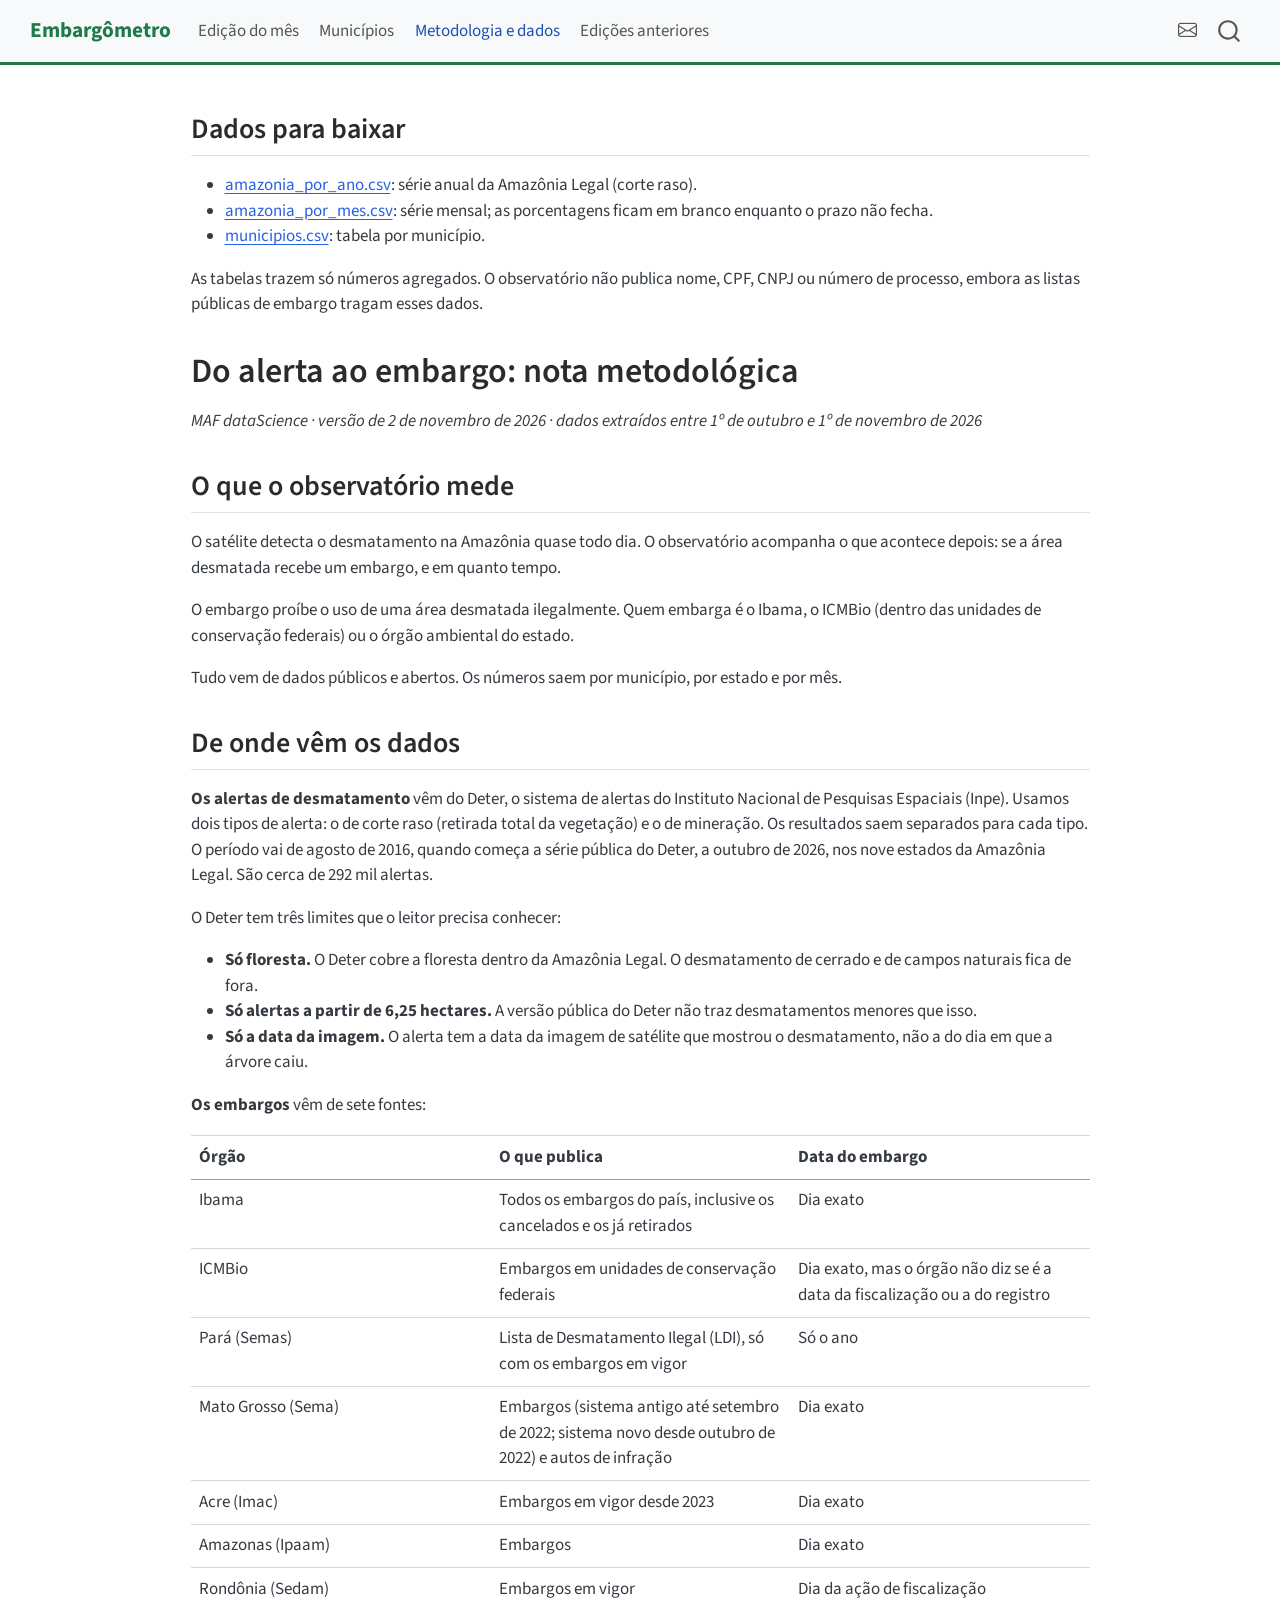
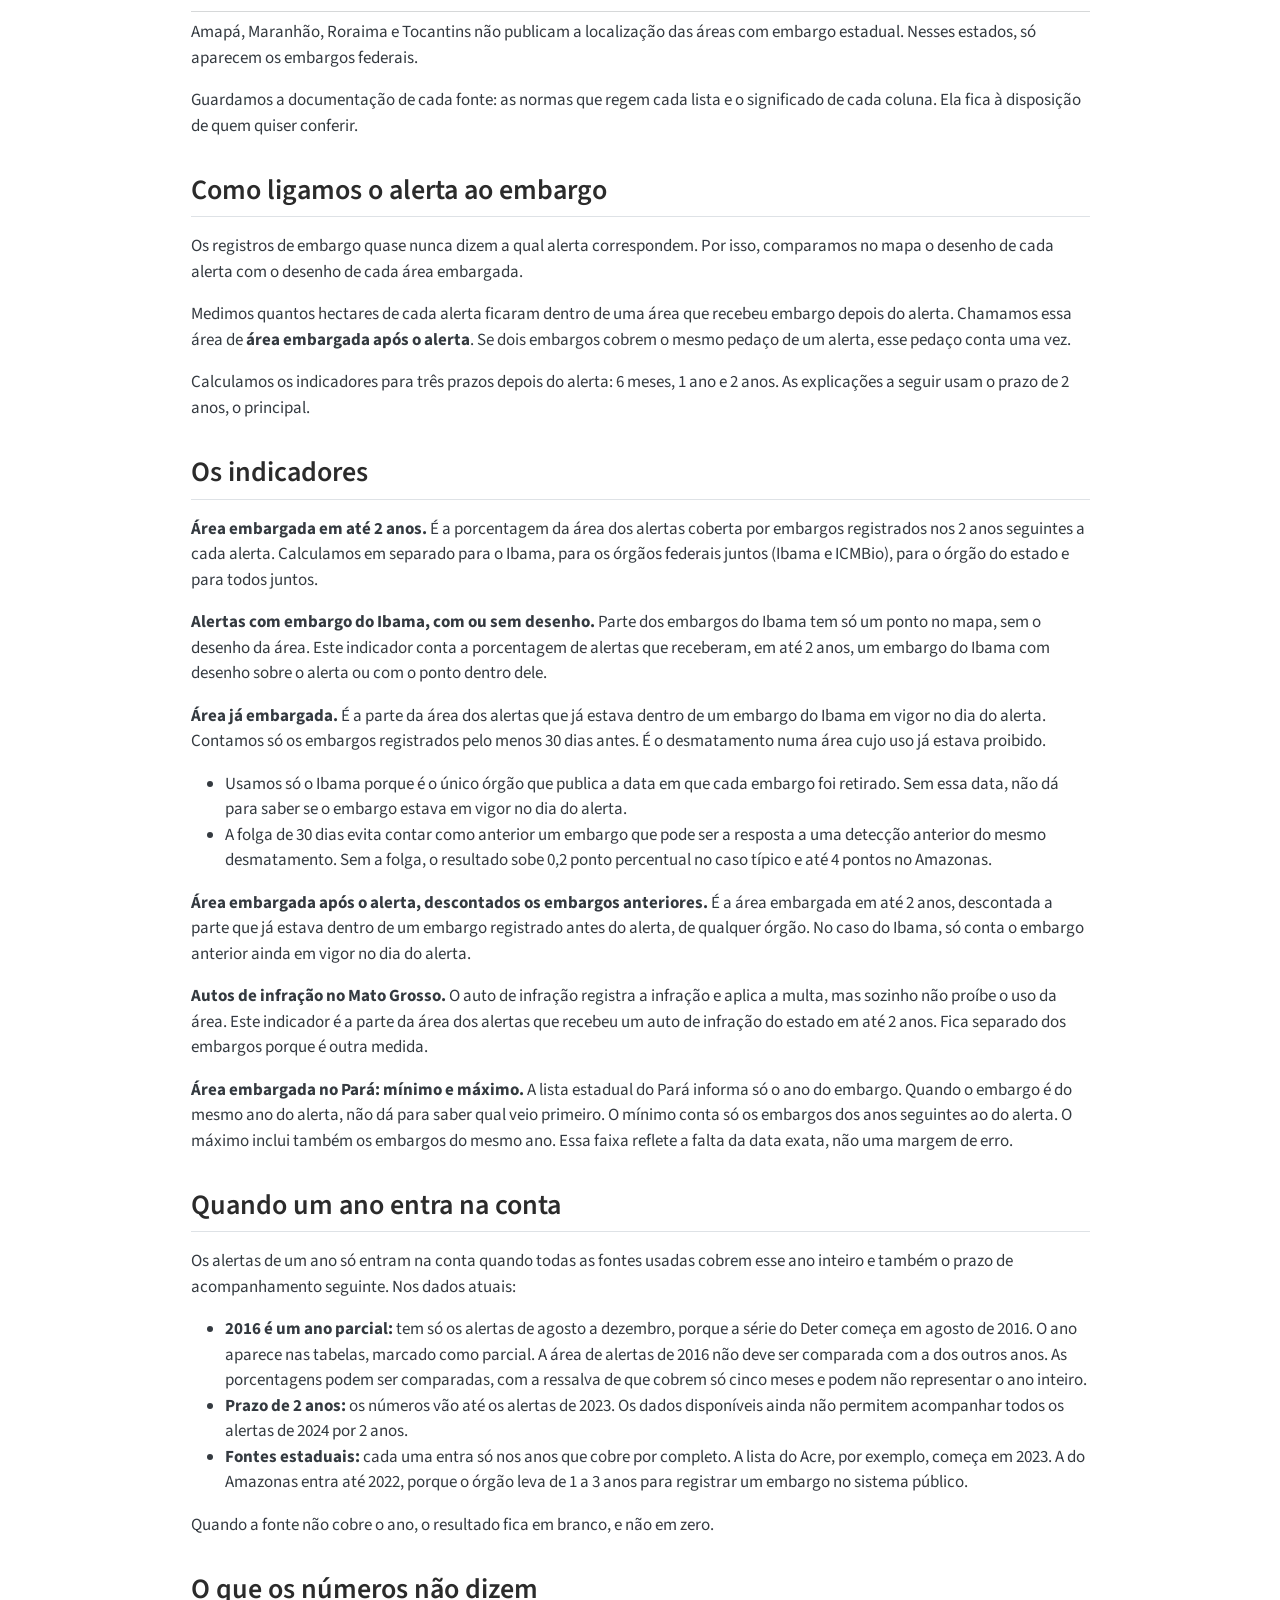
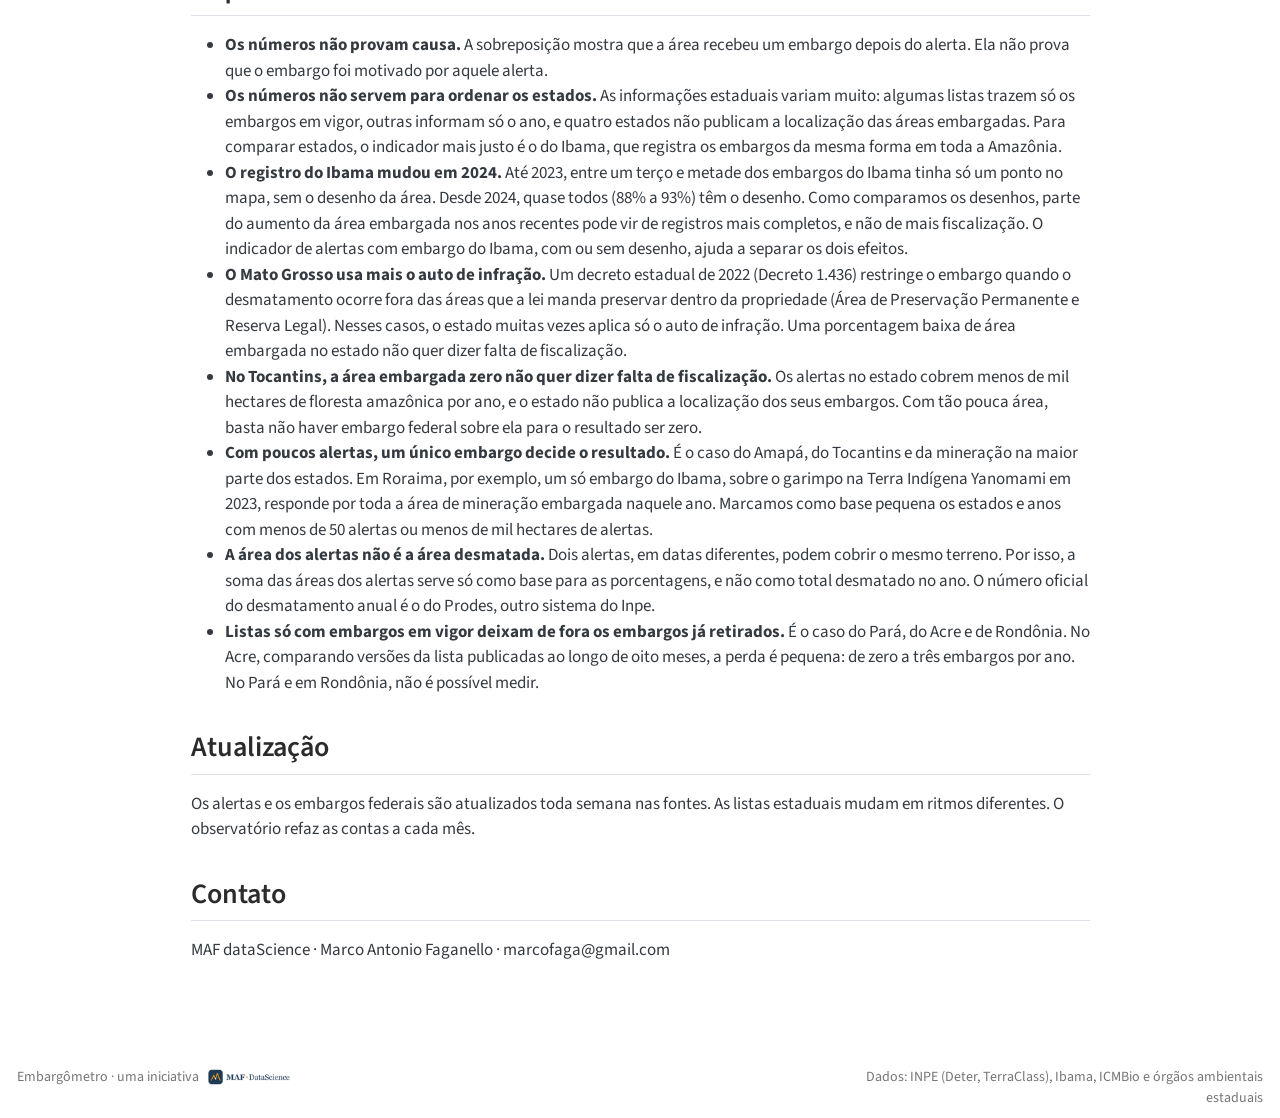
==== metodologia.html @ 78be1bde "Publica o site (render de 03/11/2026) Co-Authored-By: Claude Opus 5.5 <noreply@anthropic.com>" ====
<!DOCTYPE html>
<html xmlns="http://www.w3.org/1999/xhtml" lang="pt-BR" xml:lang="pt-BR"><head>

<meta charset="utf-8">
<meta name="generator" content="quarto-1.9.38">

<meta name="viewport" content="width=device-width, initial-scale=1.0, user-scalable=yes">


<title>Metodologia e dados · Embargômetro – Embargômetro</title>
<style>
/* Default styles provided by pandoc.
** See https://pandoc.org/MANUAL.html#variables-for-html for config info.
*/
code{white-space: pre-wrap;}
span.smallcaps{font-variant: small-caps;}
div.columns{display: flex; gap: min(4vw, 1.5em);}
div.column{flex: auto; overflow-x: auto;}
div.hanging-indent{margin-left: 1.5em; text-indent: -1.5em;}
ul.task-list{list-style: none;}
ul.task-list li input[type="checkbox"] {
  width: 0.8em;
  margin: 0 0.8em 0.2em -1em; /* quarto-specific, see https://github.com/quarto-dev/quarto-cli/issues/4556 */ 
  vertical-align: middle;
}
</style>


<script src="site_libs/quarto-nav/quarto-nav.js"></script>
<script src="site_libs/quarto-nav/headroom.min.js"></script>
<script src="site_libs/clipboard/clipboard.min.js"></script>
<script src="site_libs/quarto-search/autocomplete.umd.js"></script>
<script src="site_libs/quarto-search/fuse.min.js"></script>
<script src="site_libs/quarto-search/quarto-search.js"></script>
<meta name="quarto:offset" content="./">
<script src="site_libs/quarto-html/quarto.js" type="module"></script>
<script src="site_libs/quarto-html/tabsets/tabsets.js" type="module"></script>
<script src="site_libs/quarto-html/popper.min.js"></script>
<script src="site_libs/quarto-html/tippy.umd.min.js"></script>
<script src="site_libs/quarto-html/anchor.min.js"></script>
<link href="site_libs/quarto-html/tippy.css" rel="stylesheet">
<link href="site_libs/quarto-html/quarto-syntax-highlighting-15634bcf2e68342d4ad2dfa704d543f6.css" rel="stylesheet" id="quarto-text-highlighting-styles">
<script src="site_libs/bootstrap/bootstrap.min.js"></script>
<link href="site_libs/bootstrap/bootstrap-icons.css" rel="stylesheet">
<link href="site_libs/bootstrap/bootstrap-36ab07df65d306acf1d2a5f425d9f023.min.css" rel="stylesheet" append-hash="true" id="quarto-bootstrap" data-mode="light">
<script id="quarto-search-options" type="application/json">{
  "location": "navbar",
  "copy-button": false,
  "collapse-after": 3,
  "panel-placement": "end",
  "type": "overlay",
  "limit": 50,
  "keyboard-shortcut": [
    "f",
    "/",
    "s"
  ],
  "show-item-context": false,
  "language": {
    "search-no-results-text": "Nenhum resultado",
    "search-matching-documents-text": "documentos correspondentes",
    "search-copy-link-title": "Copiar link para a busca",
    "search-hide-matches-text": "Esconder correspondências adicionais",
    "search-more-match-text": "mais correspondência neste documento",
    "search-more-matches-text": "mais correspondências neste documento",
    "search-clear-button-title": "Limpar",
    "search-text-placeholder": "",
    "search-detached-cancel-button-title": "Cancelar",
    "search-submit-button-title": "Enviar",
    "search-label": "Procurar"
  }
}</script>
<!-- Fora dos buscadores até a rodada com especialistas (decisão de 03/11/2026). Retirar no lançamento. -->
<meta name="robots" content="noindex, nofollow">
<!-- Cloudflare Web Analytics -->
<script type="module" src="https://static.cloudflareinsights.com/beacon.min.js" data-cf-beacon="{&quot;token&quot;: &quot;3a98e32c29c140e9af32b290ad198d75&quot;}"></script>
<!-- End Cloudflare Web Analytics -->


<link rel="stylesheet" href="styles.css">
<meta property="og:title" content="Metodologia e dados · Embargômetro">
<meta property="og:description" content="Observatório da resposta do poder público ao desmatamento na Amazônia Legal: do alerta do satélite ao embargo, município a município.">
<meta property="og:image" content="https://marcofaga.github.io/embargometro/images/maf-icone.png">
<meta property="og:site_name" content="Embargômetro">
<meta property="og:image:height" content="1000">
<meta property="og:image:width" content="1000">
<meta name="twitter:title" content="Metodologia e dados · Embargômetro">
<meta name="twitter:description" content="Observatório da resposta do poder público ao desmatamento na Amazônia Legal: do alerta do satélite ao embargo, município a município.">
<meta name="twitter:image" content="https://marcofaga.github.io/embargometro/images/maf-icone.png">
<meta name="twitter:image-height" content="1000">
<meta name="twitter:image-width" content="1000">
<meta name="twitter:card" content="summary_large_image">
</head>

<body class="nav-fixed fullcontent quarto-light">

<div id="quarto-search-results"></div>
  <header id="quarto-header" class="headroom fixed-top">
    <nav class="navbar navbar-expand-lg " data-bs-theme="dark">
      <div class="navbar-container container-fluid">
      <div class="navbar-brand-container mx-auto">
    <a class="navbar-brand" href="./index.html">
    <span class="navbar-title">Embargômetro</span>
    </a>
  </div>
            <div id="quarto-search" class="" title="Procurar"></div>
          <button class="navbar-toggler" type="button" data-bs-toggle="collapse" data-bs-target="#navbarCollapse" aria-controls="navbarCollapse" role="menu" aria-expanded="false" aria-label="Alternar de navegação" onclick="if (window.quartoToggleHeadroom) { window.quartoToggleHeadroom(); }">
  <span class="navbar-toggler-icon"></span>
</button>
          <div class="collapse navbar-collapse" id="navbarCollapse">
            <ul class="navbar-nav navbar-nav-scroll me-auto">
  <li class="nav-item">
    <a class="nav-link" href="./index.html"> 
<span class="menu-text">Edição do mês</span></a>
  </li>  
  <li class="nav-item">
    <a class="nav-link" href="./municipios.html"> 
<span class="menu-text">Municípios</span></a>
  </li>  
  <li class="nav-item">
    <a class="nav-link active" href="./metodologia.html" aria-current="page"> 
<span class="menu-text">Metodologia e dados</span></a>
  </li>  
  <li class="nav-item">
    <a class="nav-link" href="./edicoes.html"> 
<span class="menu-text">Edições anteriores</span></a>
  </li>  
</ul>
            <ul class="navbar-nav navbar-nav-scroll ms-auto">
  <li class="nav-item compact">
    <a class="nav-link" href="mailto:mafdatascience@gmail.com"> <i class="bi bi-envelope" role="img" aria-label="Contato">
</i> 
<span class="menu-text"></span></a>
  </li>  
</ul>
          </div> <!-- /navcollapse -->
            <div class="quarto-navbar-tools">
</div>
      </div> <!-- /container-fluid -->
    </nav>
</header>
<!-- content -->
<div id="quarto-content" class="quarto-container page-columns page-rows-contents page-layout-article page-navbar">
<!-- sidebar -->
<!-- margin-sidebar -->
    
<!-- main -->
<main class="content" id="quarto-document-content"><header id="title-block-header" class="quarto-title-block"></header>




<section id="dados-para-baixar" class="level2">
<h2 class="anchored" data-anchor-id="dados-para-baixar">Dados para baixar</h2>
<ul>
<li><a href="dados/amazonia_por_ano.csv">amazonia_por_ano.csv</a>: série anual da Amazônia Legal (corte raso).</li>
<li><a href="dados/amazonia_por_mes.csv">amazonia_por_mes.csv</a>: série mensal; as porcentagens ficam em branco enquanto o prazo não fecha.</li>
<li><a href="dados/municipios.csv">municipios.csv</a>: tabela por município.</li>
</ul>
<p>As tabelas trazem só números agregados. O observatório não publica nome, CPF, CNPJ ou número de processo, embora as listas públicas de embargo tragam esses dados.</p>
</section>
<section id="do-alerta-ao-embargo-nota-metodológica" class="level1">
<h1>Do alerta ao embargo: nota metodológica</h1>
<p><em>MAF dataScience · versão de 2 de novembro de 2026 · dados extraídos entre 1º de outubro e 1º de novembro de 2026</em></p>
<section id="o-que-o-observatório-mede" class="level2">
<h2 class="anchored" data-anchor-id="o-que-o-observatório-mede">O que o observatório mede</h2>
<p>O satélite detecta o desmatamento na Amazônia quase todo dia. O observatório acompanha o que acontece depois: se a área desmatada recebe um embargo, e em quanto tempo.</p>
<p>O embargo proíbe o uso de uma área desmatada ilegalmente. Quem embarga é o Ibama, o ICMBio (dentro das unidades de conservação federais) ou o órgão ambiental do estado.</p>
<p>Tudo vem de dados públicos e abertos. Os números saem por município, por estado e por mês.</p>
</section>
<section id="de-onde-vêm-os-dados" class="level2">
<h2 class="anchored" data-anchor-id="de-onde-vêm-os-dados">De onde vêm os dados</h2>
<p><strong>Os alertas de desmatamento</strong> vêm do Deter, o sistema de alertas do Instituto Nacional de Pesquisas Espaciais (Inpe). Usamos dois tipos de alerta: o de corte raso (retirada total da vegetação) e o de mineração. Os resultados saem separados para cada tipo. O período vai de agosto de 2016, quando começa a série pública do Deter, a outubro de 2026, nos nove estados da Amazônia Legal. São cerca de 292 mil alertas.</p>
<p>O Deter tem três limites que o leitor precisa conhecer:</p>
<ul>
<li><strong>Só floresta.</strong> O Deter cobre a floresta dentro da Amazônia Legal. O desmatamento de cerrado e de campos naturais fica de fora.</li>
<li><strong>Só alertas a partir de 6,25 hectares.</strong> A versão pública do Deter não traz desmatamentos menores que isso.</li>
<li><strong>Só a data da imagem.</strong> O alerta tem a data da imagem de satélite que mostrou o desmatamento, não a do dia em que a árvore caiu.</li>
</ul>
<p><strong>Os embargos</strong> vêm de sete fontes:</p>
<table class="caption-top table">
<colgroup>
<col style="width: 33%">
<col style="width: 33%">
<col style="width: 33%">
</colgroup>
<thead>
<tr class="header">
<th>Órgão</th>
<th>O que publica</th>
<th>Data do embargo</th>
</tr>
</thead>
<tbody>
<tr class="odd">
<td>Ibama</td>
<td>Todos os embargos do país, inclusive os cancelados e os já retirados</td>
<td>Dia exato</td>
</tr>
<tr class="even">
<td>ICMBio</td>
<td>Embargos em unidades de conservação federais</td>
<td>Dia exato, mas o órgão não diz se é a data da fiscalização ou a do registro</td>
</tr>
<tr class="odd">
<td>Pará (Semas)</td>
<td>Lista de Desmatamento Ilegal (LDI), só com os embargos em vigor</td>
<td>Só o ano</td>
</tr>
<tr class="even">
<td>Mato Grosso (Sema)</td>
<td>Embargos (sistema antigo até setembro de 2022; sistema novo desde outubro de 2022) e autos de infração</td>
<td>Dia exato</td>
</tr>
<tr class="odd">
<td>Acre (Imac)</td>
<td>Embargos em vigor desde 2023</td>
<td>Dia exato</td>
</tr>
<tr class="even">
<td>Amazonas (Ipaam)</td>
<td>Embargos</td>
<td>Dia exato</td>
</tr>
<tr class="odd">
<td>Rondônia (Sedam)</td>
<td>Embargos em vigor</td>
<td>Dia da ação de fiscalização</td>
</tr>
</tbody>
</table>
<p>Amapá, Maranhão, Roraima e Tocantins não publicam a localização das áreas com embargo estadual. Nesses estados, só aparecem os embargos federais.</p>
<p>Guardamos a documentação de cada fonte: as normas que regem cada lista e o significado de cada coluna. Ela fica à disposição de quem quiser conferir.</p>
</section>
<section id="como-ligamos-o-alerta-ao-embargo" class="level2">
<h2 class="anchored" data-anchor-id="como-ligamos-o-alerta-ao-embargo">Como ligamos o alerta ao embargo</h2>
<p>Os registros de embargo quase nunca dizem a qual alerta correspondem. Por isso, comparamos no mapa o desenho de cada alerta com o desenho de cada área embargada.</p>
<p>Medimos quantos hectares de cada alerta ficaram dentro de uma área que recebeu embargo depois do alerta. Chamamos essa área de <strong>área embargada após o alerta</strong>. Se dois embargos cobrem o mesmo pedaço de um alerta, esse pedaço conta uma vez.</p>
<p>Calculamos os indicadores para três prazos depois do alerta: 6 meses, 1 ano e 2 anos. As explicações a seguir usam o prazo de 2 anos, o principal.</p>
</section>
<section id="os-indicadores" class="level2">
<h2 class="anchored" data-anchor-id="os-indicadores">Os indicadores</h2>
<p><strong>Área embargada em até 2 anos.</strong> É a porcentagem da área dos alertas coberta por embargos registrados nos 2 anos seguintes a cada alerta. Calculamos em separado para o Ibama, para os órgãos federais juntos (Ibama e ICMBio), para o órgão do estado e para todos juntos.</p>
<p><strong>Alertas com embargo do Ibama, com ou sem desenho.</strong> Parte dos embargos do Ibama tem só um ponto no mapa, sem o desenho da área. Este indicador conta a porcentagem de alertas que receberam, em até 2 anos, um embargo do Ibama com desenho sobre o alerta ou com o ponto dentro dele.</p>
<p><strong>Área já embargada.</strong> É a parte da área dos alertas que já estava dentro de um embargo do Ibama em vigor no dia do alerta. Contamos só os embargos registrados pelo menos 30 dias antes. É o desmatamento numa área cujo uso já estava proibido.</p>
<ul>
<li>Usamos só o Ibama porque é o único órgão que publica a data em que cada embargo foi retirado. Sem essa data, não dá para saber se o embargo estava em vigor no dia do alerta.</li>
<li>A folga de 30 dias evita contar como anterior um embargo que pode ser a resposta a uma detecção anterior do mesmo desmatamento. Sem a folga, o resultado sobe 0,2 ponto percentual no caso típico e até 4 pontos no Amazonas.</li>
</ul>
<p><strong>Área embargada após o alerta, descontados os embargos anteriores.</strong> É a área embargada em até 2 anos, descontada a parte que já estava dentro de um embargo registrado antes do alerta, de qualquer órgão. No caso do Ibama, só conta o embargo anterior ainda em vigor no dia do alerta.</p>
<p><strong>Autos de infração no Mato Grosso.</strong> O auto de infração registra a infração e aplica a multa, mas sozinho não proíbe o uso da área. Este indicador é a parte da área dos alertas que recebeu um auto de infração do estado em até 2 anos. Fica separado dos embargos porque é outra medida.</p>
<p><strong>Área embargada no Pará: mínimo e máximo.</strong> A lista estadual do Pará informa só o ano do embargo. Quando o embargo é do mesmo ano do alerta, não dá para saber qual veio primeiro. O mínimo conta só os embargos dos anos seguintes ao do alerta. O máximo inclui também os embargos do mesmo ano. Essa faixa reflete a falta da data exata, não uma margem de erro.</p>
</section>
<section id="quando-um-ano-entra-na-conta" class="level2">
<h2 class="anchored" data-anchor-id="quando-um-ano-entra-na-conta">Quando um ano entra na conta</h2>
<p>Os alertas de um ano só entram na conta quando todas as fontes usadas cobrem esse ano inteiro e também o prazo de acompanhamento seguinte. Nos dados atuais:</p>
<ul>
<li><strong>2016 é um ano parcial:</strong> tem só os alertas de agosto a dezembro, porque a série do Deter começa em agosto de 2016. O ano aparece nas tabelas, marcado como parcial. A área de alertas de 2016 não deve ser comparada com a dos outros anos. As porcentagens podem ser comparadas, com a ressalva de que cobrem só cinco meses e podem não representar o ano inteiro.</li>
<li><strong>Prazo de 2 anos:</strong> os números vão até os alertas de 2023. Os dados disponíveis ainda não permitem acompanhar todos os alertas de 2024 por 2 anos.</li>
<li><strong>Fontes estaduais:</strong> cada uma entra só nos anos que cobre por completo. A lista do Acre, por exemplo, começa em 2023. A do Amazonas entra até 2022, porque o órgão leva de 1 a 3 anos para registrar um embargo no sistema público.</li>
</ul>
<p>Quando a fonte não cobre o ano, o resultado fica em branco, e não em zero.</p>
</section>
<section id="o-que-os-números-não-dizem" class="level2">
<h2 class="anchored" data-anchor-id="o-que-os-números-não-dizem">O que os números não dizem</h2>
<ul>
<li><strong>Os números não provam causa.</strong> A sobreposição mostra que a área recebeu um embargo depois do alerta. Ela não prova que o embargo foi motivado por aquele alerta.</li>
<li><strong>Os números não servem para ordenar os estados.</strong> As informações estaduais variam muito: algumas listas trazem só os embargos em vigor, outras informam só o ano, e quatro estados não publicam a localização das áreas embargadas. Para comparar estados, o indicador mais justo é o do Ibama, que registra os embargos da mesma forma em toda a Amazônia.</li>
<li><strong>O registro do Ibama mudou em 2024.</strong> Até 2023, entre um terço e metade dos embargos do Ibama tinha só um ponto no mapa, sem o desenho da área. Desde 2024, quase todos (88% a 93%) têm o desenho. Como comparamos os desenhos, parte do aumento da área embargada nos anos recentes pode vir de registros mais completos, e não de mais fiscalização. O indicador de alertas com embargo do Ibama, com ou sem desenho, ajuda a separar os dois efeitos.</li>
<li><strong>O Mato Grosso usa mais o auto de infração.</strong> Um decreto estadual de 2022 (Decreto 1.436) restringe o embargo quando o desmatamento ocorre fora das áreas que a lei manda preservar dentro da propriedade (Área de Preservação Permanente e Reserva Legal). Nesses casos, o estado muitas vezes aplica só o auto de infração. Uma porcentagem baixa de área embargada no estado não quer dizer falta de fiscalização.</li>
<li><strong>No Tocantins, a área embargada zero não quer dizer falta de fiscalização.</strong> Os alertas no estado cobrem menos de mil hectares de floresta amazônica por ano, e o estado não publica a localização dos seus embargos. Com tão pouca área, basta não haver embargo federal sobre ela para o resultado ser zero.</li>
<li><strong>Com poucos alertas, um único embargo decide o resultado.</strong> É o caso do Amapá, do Tocantins e da mineração na maior parte dos estados. Em Roraima, por exemplo, um só embargo do Ibama, sobre o garimpo na Terra Indígena Yanomami em 2023, responde por toda a área de mineração embargada naquele ano. Marcamos como base pequena os estados e anos com menos de 50 alertas ou menos de mil hectares de alertas.</li>
<li><strong>A área dos alertas não é a área desmatada.</strong> Dois alertas, em datas diferentes, podem cobrir o mesmo terreno. Por isso, a soma das áreas dos alertas serve só como base para as porcentagens, e não como total desmatado no ano. O número oficial do desmatamento anual é o do Prodes, outro sistema do Inpe.</li>
<li><strong>Listas só com embargos em vigor deixam de fora os embargos já retirados.</strong> É o caso do Pará, do Acre e de Rondônia. No Acre, comparando versões da lista publicadas ao longo de oito meses, a perda é pequena: de zero a três embargos por ano. No Pará e em Rondônia, não é possível medir.</li>
</ul>
</section>
<section id="atualização" class="level2">
<h2 class="anchored" data-anchor-id="atualização">Atualização</h2>
<p>Os alertas e os embargos federais são atualizados toda semana nas fontes. As listas estaduais mudam em ritmos diferentes. O observatório refaz as contas a cada mês.</p>
</section>
<section id="contato" class="level2">
<h2 class="anchored" data-anchor-id="contato">Contato</h2>
<p>MAF dataScience · Marco Antonio Faganello · marcofaga@gmail.com</p>


</section>
</section>

</main> <!-- /main -->
<script id="quarto-html-after-body" type="application/javascript">
  window.document.addEventListener("DOMContentLoaded", function (event) {
    const icon = "";
    const anchorJS = new window.AnchorJS();
    anchorJS.options = {
      placement: 'right',
      icon: icon
    };
    anchorJS.add('.anchored');
    const isCodeAnnotation = (el) => {
      for (const clz of el.classList) {
        if (clz.startsWith('code-annotation-')) {                     
          return true;
        }
      }
      return false;
    }
    const onCopySuccess = function(e) {
      // button target
      const button = e.trigger;
      // don't keep focus
      button.blur();
      // flash "checked"
      button.classList.add('code-copy-button-checked');
      var currentTitle = button.getAttribute("title");
      button.setAttribute("title", "Copiada");
      let tooltip;
      if (window.bootstrap) {
        button.setAttribute("data-bs-toggle", "tooltip");
        button.setAttribute("data-bs-placement", "left");
        button.setAttribute("data-bs-title", "Copiada");
        tooltip = new bootstrap.Tooltip(button, 
          { trigger: "manual", 
            customClass: "code-copy-button-tooltip",
            offset: [0, -8]});
        tooltip.show();    
      }
      setTimeout(function() {
        if (tooltip) {
          tooltip.hide();
          button.removeAttribute("data-bs-title");
          button.removeAttribute("data-bs-toggle");
          button.removeAttribute("data-bs-placement");
        }
        button.setAttribute("title", currentTitle);
        button.classList.remove('code-copy-button-checked');
      }, 1000);
      // clear code selection
      e.clearSelection();
    }
    const getTextToCopy = function(trigger) {
      const outerScaffold = trigger.parentElement.cloneNode(true);
      const codeEl = outerScaffold.querySelector('code');
      for (const childEl of codeEl.children) {
        if (isCodeAnnotation(childEl)) {
          childEl.remove();
        }
      }
      return codeEl.innerText;
    }
    const clipboard = new window.ClipboardJS('.code-copy-button:not([data-in-quarto-modal])', {
      text: getTextToCopy
    });
    clipboard.on('success', onCopySuccess);
    if (window.document.getElementById('quarto-embedded-source-code-modal')) {
      const clipboardModal = new window.ClipboardJS('.code-copy-button[data-in-quarto-modal]', {
        text: getTextToCopy,
        container: window.document.getElementById('quarto-embedded-source-code-modal')
      });
      clipboardModal.on('success', onCopySuccess);
    }
      var localhostRegex = new RegExp(/^(?:http|https):\/\/localhost\:?[0-9]*\//);
      var mailtoRegex = new RegExp(/^mailto:/);
        var filterRegex = new RegExp("https:\/\/marcofaga\.github\.io\/embargometro\/");
      var isInternal = (href) => {
          return filterRegex.test(href) || localhostRegex.test(href) || mailtoRegex.test(href);
      }
      // Inspect non-navigation links and adorn them if external
     var links = window.document.querySelectorAll('a[href]:not(.nav-link):not(.navbar-brand):not(.toc-action):not(.sidebar-link):not(.sidebar-item-toggle):not(.pagination-link):not(.no-external):not([aria-hidden]):not(.dropdown-item):not(.quarto-navigation-tool):not(.about-link)');
      for (var i=0; i<links.length; i++) {
        const link = links[i];
        if (!isInternal(link.href)) {
          // undo the damage that might have been done by quarto-nav.js in the case of
          // links that we want to consider external
          if (link.dataset.originalHref !== undefined) {
            link.href = link.dataset.originalHref;
          }
        }
      }
    function tippyHover(el, contentFn, onTriggerFn, onUntriggerFn) {
      const config = {
        allowHTML: true,
        maxWidth: 500,
        delay: 100,
        arrow: false,
        appendTo: function(el) {
            return el.parentElement;
        },
        interactive: true,
        interactiveBorder: 10,
        theme: 'quarto',
        placement: 'bottom-start',
      };
      if (contentFn) {
        config.content = contentFn;
      }
      if (onTriggerFn) {
        config.onTrigger = onTriggerFn;
      }
      if (onUntriggerFn) {
        config.onUntrigger = onUntriggerFn;
      }
      window.tippy(el, config); 
    }
    const noterefs = window.document.querySelectorAll('a[role="doc-noteref"]');
    for (var i=0; i<noterefs.length; i++) {
      const ref = noterefs[i];
      tippyHover(ref, function() {
        // use id or data attribute instead here
        let href = ref.getAttribute('data-footnote-href') || ref.getAttribute('href');
        try { href = new URL(href).hash; } catch {}
        const id = href.replace(/^#\/?/, "");
        const note = window.document.getElementById(id);
        if (note) {
          return note.innerHTML;
        } else {
          return "";
        }
      });
    }
    const xrefs = window.document.querySelectorAll('a.quarto-xref');
    const processXRef = (id, note) => {
      // Strip column container classes
      const stripColumnClz = (el) => {
        el.classList.remove("page-full", "page-columns");
        if (el.children) {
          for (const child of el.children) {
            stripColumnClz(child);
          }
        }
      }
      stripColumnClz(note)
      if (id === null || id.startsWith('sec-')) {
        // Special case sections, only their first couple elements
        const container = document.createElement("div");
        if (note.children && note.children.length > 2) {
          container.appendChild(note.children[0].cloneNode(true));
          for (let i = 1; i < note.children.length; i++) {
            const child = note.children[i];
            if (child.tagName === "P" && child.innerText === "") {
              continue;
            } else {
              container.appendChild(child.cloneNode(true));
              break;
            }
          }
          if (window.Quarto?.typesetMath) {
            window.Quarto.typesetMath(container);
          }
          return container.innerHTML
        } else {
          if (window.Quarto?.typesetMath) {
            window.Quarto.typesetMath(note);
          }
          return note.innerHTML;
        }
      } else {
        // Remove any anchor links if they are present
        const anchorLink = note.querySelector('a.anchorjs-link');
        if (anchorLink) {
          anchorLink.remove();
        }
        if (window.Quarto?.typesetMath) {
          window.Quarto.typesetMath(note);
        }
        if (note.classList.contains("callout")) {
          return note.outerHTML;
        } else {
          return note.innerHTML;
        }
      }
    }
    for (var i=0; i<xrefs.length; i++) {
      const xref = xrefs[i];
      tippyHover(xref, undefined, function(instance) {
        instance.disable();
        let url = xref.getAttribute('href');
        let hash = undefined; 
        if (url.startsWith('#')) {
          hash = url;
        } else {
          try { hash = new URL(url).hash; } catch {}
        }
        if (hash) {
          const id = hash.replace(/^#\/?/, "");
          const note = window.document.getElementById(id);
          if (note !== null) {
            try {
              const html = processXRef(id, note.cloneNode(true));
              instance.setContent(html);
            } finally {
              instance.enable();
              instance.show();
            }
          } else {
            // See if we can fetch this
            fetch(url.split('#')[0])
            .then(res => res.text())
            .then(html => {
              const parser = new DOMParser();
              const htmlDoc = parser.parseFromString(html, "text/html");
              const note = htmlDoc.getElementById(id);
              if (note !== null) {
                const html = processXRef(id, note);
                instance.setContent(html);
              } 
            }).finally(() => {
              instance.enable();
              instance.show();
            });
          }
        } else {
          // See if we can fetch a full url (with no hash to target)
          // This is a special case and we should probably do some content thinning / targeting
          fetch(url)
          .then(res => res.text())
          .then(html => {
            const parser = new DOMParser();
            const htmlDoc = parser.parseFromString(html, "text/html");
            const note = htmlDoc.querySelector('main.content');
            if (note !== null) {
              // This should only happen for chapter cross references
              // (since there is no id in the URL)
              // remove the first header
              if (note.children.length > 0 && note.children[0].tagName === "HEADER") {
                note.children[0].remove();
              }
              const html = processXRef(null, note);
              instance.setContent(html);
            } 
          }).finally(() => {
            instance.enable();
            instance.show();
          });
        }
      }, function(instance) {
      });
    }
        let selectedAnnoteEl;
        const selectorForAnnotation = ( cell, annotation) => {
          let cellAttr = 'data-code-cell="' + cell + '"';
          let lineAttr = 'data-code-annotation="' +  annotation + '"';
          const selector = 'span[' + cellAttr + '][' + lineAttr + ']';
          return selector;
        }
        const selectCodeLines = (annoteEl) => {
          const doc = window.document;
          const targetCell = annoteEl.getAttribute("data-target-cell");
          const targetAnnotation = annoteEl.getAttribute("data-target-annotation");
          const annoteSpan = window.document.querySelector(selectorForAnnotation(targetCell, targetAnnotation));
          const lines = annoteSpan.getAttribute("data-code-lines").split(",");
          const lineIds = lines.map((line) => {
            return targetCell + "-" + line;
          })
          let top = null;
          let height = null;
          let parent = null;
          if (lineIds.length > 0) {
              //compute the position of the single el (top and bottom and make a div)
              const el = window.document.getElementById(lineIds[0]);
              top = el.offsetTop;
              height = el.offsetHeight;
              parent = el.parentElement.parentElement;
            if (lineIds.length > 1) {
              const lastEl = window.document.getElementById(lineIds[lineIds.length - 1]);
              const bottom = lastEl.offsetTop + lastEl.offsetHeight;
              height = bottom - top;
            }
            if (top !== null && height !== null && parent !== null) {
              // cook up a div (if necessary) and position it 
              let div = window.document.getElementById("code-annotation-line-highlight");
              if (div === null) {
                div = window.document.createElement("div");
                div.setAttribute("id", "code-annotation-line-highlight");
                div.style.position = 'absolute';
                parent.appendChild(div);
              }
              div.style.top = top - 2 + "px";
              div.style.height = height + 4 + "px";
              div.style.left = 0;
              let gutterDiv = window.document.getElementById("code-annotation-line-highlight-gutter");
              if (gutterDiv === null) {
                gutterDiv = window.document.createElement("div");
                gutterDiv.setAttribute("id", "code-annotation-line-highlight-gutter");
                gutterDiv.style.position = 'absolute';
                const codeCell = window.document.getElementById(targetCell);
                const gutter = codeCell.querySelector('.code-annotation-gutter');
                gutter.appendChild(gutterDiv);
              }
              gutterDiv.style.top = top - 2 + "px";
              gutterDiv.style.height = height + 4 + "px";
            }
            selectedAnnoteEl = annoteEl;
          }
        };
        const unselectCodeLines = () => {
          const elementsIds = ["code-annotation-line-highlight", "code-annotation-line-highlight-gutter"];
          elementsIds.forEach((elId) => {
            const div = window.document.getElementById(elId);
            if (div) {
              div.remove();
            }
          });
          selectedAnnoteEl = undefined;
        };
          // Handle positioning of the toggle
      window.addEventListener(
        "resize",
        throttle(() => {
          elRect = undefined;
          if (selectedAnnoteEl) {
            selectCodeLines(selectedAnnoteEl);
          }
        }, 10)
      );
      function throttle(fn, ms) {
      let throttle = false;
      let timer;
        return (...args) => {
          if(!throttle) { // first call gets through
              fn.apply(this, args);
              throttle = true;
          } else { // all the others get throttled
              if(timer) clearTimeout(timer); // cancel #2
              timer = setTimeout(() => {
                fn.apply(this, args);
                timer = throttle = false;
              }, ms);
          }
        };
      }
        // Attach click handler to the DT
        const annoteDls = window.document.querySelectorAll('dt[data-target-cell]');
        for (const annoteDlNode of annoteDls) {
          annoteDlNode.addEventListener('click', (event) => {
            const clickedEl = event.target;
            if (clickedEl !== selectedAnnoteEl) {
              unselectCodeLines();
              const activeEl = window.document.querySelector('dt[data-target-cell].code-annotation-active');
              if (activeEl) {
                activeEl.classList.remove('code-annotation-active');
              }
              selectCodeLines(clickedEl);
              clickedEl.classList.add('code-annotation-active');
            } else {
              // Unselect the line
              unselectCodeLines();
              clickedEl.classList.remove('code-annotation-active');
            }
          });
        }
    const findCites = (el) => {
      const parentEl = el.parentElement;
      if (parentEl) {
        const cites = parentEl.dataset.cites;
        if (cites) {
          return {
            el,
            cites: cites.split(' ')
          };
        } else {
          return findCites(el.parentElement)
        }
      } else {
        return undefined;
      }
    };
    var bibliorefs = window.document.querySelectorAll('a[role="doc-biblioref"]');
    for (var i=0; i<bibliorefs.length; i++) {
      const ref = bibliorefs[i];
      const citeInfo = findCites(ref);
      if (citeInfo) {
        tippyHover(citeInfo.el, function() {
          var popup = window.document.createElement('div');
          citeInfo.cites.forEach(function(cite) {
            var citeDiv = window.document.createElement('div');
            citeDiv.classList.add('hanging-indent');
            citeDiv.classList.add('csl-entry');
            var biblioDiv = window.document.getElementById('ref-' + cite);
            if (biblioDiv) {
              citeDiv.innerHTML = biblioDiv.innerHTML;
            }
            popup.appendChild(citeDiv);
          });
          return popup.innerHTML;
        });
      }
    }
  });
  </script>
</div> <!-- /content -->
<footer class="footer">
  <div class="nav-footer">
    <div class="nav-footer-left">
<p>Embargômetro · uma iniciativa <a href="https://github.com/MAF-dataScience/"><img src="images/logo-small.png" alt="MAF dataScience" style="height:22px;vertical-align:middle;margin:0 2px 2px 4px"></a></p>
</div>   
    <div class="nav-footer-center">
      &nbsp;
    </div>
    <div class="nav-footer-right">
<p>Dados: INPE (Deter, TerraClass), Ibama, ICMBio e órgãos ambientais estaduais</p>
</div>
  </div>
</footer>




</body></html>
---- site_libs/quarto-html/tippy.css ----
.tippy-box[data-animation=fade][data-state=hidden]{opacity:0}[data-tippy-root]{max-width:calc(100vw - 10px)}.tippy-box{position:relative;background-color:#333;color:#fff;border-radius:4px;font-size:14px;line-height:1.4;white-space:normal;outline:0;transition-property:transform,visibility,opacity}.tippy-box[data-placement^=top]>.tippy-arrow{bottom:0}.tippy-box[data-placement^=top]>.tippy-arrow:before{bottom:-7px;left:0;border-width:8px 8px 0;border-top-color:initial;transform-origin:center top}.tippy-box[data-placement^=bottom]>.tippy-arrow{top:0}.tippy-box[data-placement^=bottom]>.tippy-arrow:before{top:-7px;left:0;border-width:0 8px 8px;border-bottom-color:initial;transform-origin:center bottom}.tippy-box[data-placement^=left]>.tippy-arrow{right:0}.tippy-box[data-placement^=left]>.tippy-arrow:before{border-width:8px 0 8px 8px;border-left-color:initial;right:-7px;transform-origin:center left}.tippy-box[data-placement^=right]>.tippy-arrow{left:0}.tippy-box[data-placement^=right]>.tippy-arrow:before{left:-7px;border-width:8px 8px 8px 0;border-right-color:initial;transform-origin:center right}.tippy-box[data-inertia][data-state=visible]{transition-timing-function:cubic-bezier(.54,1.5,.38,1.11)}.tippy-arrow{width:16px;height:16px;color:#333}.tippy-arrow:before{content:"";position:absolute;border-color:transparent;border-style:solid}.tippy-content{position:relative;padding:5px 9px;z-index:1}
---- site_libs/quarto-html/quarto-syntax-highlighting-15634bcf2e68342d4ad2dfa704d543f6.css ----
/* quarto syntax highlight colors */
:root {
  --quarto-hl-ot-color: #003B4F;
  --quarto-hl-at-color: #657422;
  --quarto-hl-ss-color: #20794D;
  --quarto-hl-an-color: #5E5E5E;
  --quarto-hl-fu-color: #4758AB;
  --quarto-hl-st-color: #20794D;
  --quarto-hl-cf-color: #003B4F;
  --quarto-hl-op-color: #5E5E5E;
  --quarto-hl-er-color: #AD0000;
  --quarto-hl-bn-color: #AD0000;
  --quarto-hl-al-color: #AD0000;
  --quarto-hl-va-color: #111111;
  --quarto-hl-bu-color: inherit;
  --quarto-hl-ex-color: inherit;
  --quarto-hl-pp-color: #AD0000;
  --quarto-hl-in-color: #5E5E5E;
  --quarto-hl-vs-color: #20794D;
  --quarto-hl-wa-color: #5E5E5E;
  --quarto-hl-do-color: #5E5E5E;
  --quarto-hl-im-color: #00769E;
  --quarto-hl-ch-color: #20794D;
  --quarto-hl-dt-color: #AD0000;
  --quarto-hl-fl-color: #AD0000;
  --quarto-hl-co-color: #5E5E5E;
  --quarto-hl-cv-color: #5E5E5E;
  --quarto-hl-cn-color: #8f5902;
  --quarto-hl-sc-color: #5E5E5E;
  --quarto-hl-dv-color: #AD0000;
  --quarto-hl-kw-color: #003B4F;
}

/* other quarto variables */
:root {
  --quarto-font-monospace: SFMono-Regular, Menlo, Monaco, Consolas, "Liberation Mono", "Courier New", monospace;
}

/* syntax highlight based on Pandoc's rules */
pre > code.sourceCode > span {
  color: #003B4F;
}

code.sourceCode > span {
  color: #003B4F;
}

div.sourceCode,
div.sourceCode pre.sourceCode {
  color: #003B4F;
}

/* Normal */
code span {
  color: #003B4F;
}

/* Alert */
code span.al {
  color: #AD0000;
  font-style: inherit;
}

/* Annotation */
code span.an {
  color: #5E5E5E;
  font-style: inherit;
}

/* Attribute */
code span.at {
  color: #657422;
  font-style: inherit;
}

/* BaseN */
code span.bn {
  color: #AD0000;
  font-style: inherit;
}

/* BuiltIn */
code span.bu {
  font-style: inherit;
}

/* ControlFlow */
code span.cf {
  color: #003B4F;
  font-weight: bold;
  font-style: inherit;
}

/* Char */
code span.ch {
  color: #20794D;
  font-style: inherit;
}

/* Constant */
code span.cn {
  color: #8f5902;
  font-style: inherit;
}

/* Comment */
code span.co {
  color: #5E5E5E;
  font-style: inherit;
}

/* CommentVar */
code span.cv {
  color: #5E5E5E;
  font-style: italic;
}

/* Documentation */
code span.do {
  color: #5E5E5E;
  font-style: italic;
}

/* DataType */
code span.dt {
  color: #AD0000;
  font-style: inherit;
}

/* DecVal */
code span.dv {
  color: #AD0000;
  font-style: inherit;
}

/* Error */
code span.er {
  color: #AD0000;
  font-style: inherit;
}

/* Extension */
code span.ex {
  font-style: inherit;
}

/* Float */
code span.fl {
  color: #AD0000;
  font-style: inherit;
}

/* Function */
code span.fu {
  color: #4758AB;
  font-style: inherit;
}

/* Import */
code span.im {
  color: #00769E;
  font-style: inherit;
}

/* Information */
code span.in {
  color: #5E5E5E;
  font-style: inherit;
}

/* Keyword */
code span.kw {
  color: #003B4F;
  font-weight: bold;
  font-style: inherit;
}

/* Operator */
code span.op {
  color: #5E5E5E;
  font-style: inherit;
}

/* Other */
code span.ot {
  color: #003B4F;
  font-style: inherit;
}

/* Preprocessor */
code span.pp {
  color: #AD0000;
  font-style: inherit;
}

/* SpecialChar */
code span.sc {
  color: #5E5E5E;
  font-style: inherit;
}

/* SpecialString */
code span.ss {
  color: #20794D;
  font-style: inherit;
}

/* String */
code span.st {
  color: #20794D;
  font-style: inherit;
}

/* Variable */
code span.va {
  color: #111111;
  font-style: inherit;
}

/* VerbatimString */
code span.vs {
  color: #20794D;
  font-style: inherit;
}

/* Warning */
code span.wa {
  color: #5E5E5E;
  font-style: italic;
}

.prevent-inlining {
  content: "</";
}

/*# sourceMappingURL=f23921c56f73e400b49028c9186a1aa0.css.map */
---- styles.css ----
/* Do alerta ao embargo — identidade visual (base: CSS do Apagão-SP). Verde e laranja vêm da paleta validada da figura do caso (floresta e pasto).
   Cor primária (#e66101) reaproveitada do colorBrewer já usado nos gráficos
   exploratórios do pipeline (ver scripts/03_montar_base_sampa.R). */

:root {
  --obs-verde: #1F7A4A;
  --obs-laranja: #E8A33D;
  --obs-cinza-escuro: #2b2b2b;
}

.navbar {
  border-bottom: 3px solid var(--obs-verde);
}

.navbar-title {
  font-weight: 700;
  color: var(--obs-verde) !important;
}

h1.title, h1, h2 {
  color: var(--obs-cinza-escuro);
}

h1.pagina-titulo {
  text-align: center;
}

h3.pagina-subtitulo {
  text-align: center;
  font-weight: 400;
  font-size: 1rem;
  color: #555;
}

.status-aneel {
  text-align: center;
  font-size: 0.82rem;
  color: #666;
  margin: 0.8rem auto 1.2rem auto;
  max-width: 640px;
  line-height: 1.45;
}

h4.manchete {
  font-size: 1.35rem;
  font-weight: 700;
  color: var(--obs-cinza-escuro);
  margin: 1.4rem 0 0.6rem 0;
}

.notas-rodape {
  background: #f5f5f3;
  border-left: 4px solid #a3a29c;
  padding: 0.8rem 1.2rem;
  border-radius: 4px;
  margin: 1rem 0 1.8rem 0;
  font-size: 0.82rem;
  color: #555;
  line-height: 1.5;
}

.notas-rodape p {
  margin: 0.3rem 0;
}

.notas-rodape sup {
  font-weight: 700;
  margin-right: 0.15rem;
}

.kpi-grid {
  display: grid;
  grid-template-columns: repeat(auto-fit, minmax(180px, 1fr));
  gap: 1rem;
  margin: 1.5rem 0 2rem 0;
}

.kpi-card {
  background: #fafafa;
  border: 1px solid #e8e8e8;
  border-radius: 8px;
  padding: 1rem 1.1rem;
}

.kpi-card .kpi-valor {
  font-size: 1.9rem;
  font-weight: 700;
  color: var(--obs-cinza-escuro);
  line-height: 1.1;
}

.kpi-card .kpi-rotulo {
  font-size: 0.8rem;
  color: #666;
  text-transform: uppercase;
  letter-spacing: 0.03em;
  margin-bottom: 0.3rem;
}

.kpi-card .kpi-variacao {
  font-size: 0.85rem;
  margin-top: 0.35rem;
}

.legenda-grafico {
  font-size: 0.82rem;
  color: #666;
  margin-top: 0.5rem;
}

.kpi-variacao.alta { color: #c0392b; }
.kpi-variacao.baixa { color: #1e8449; }
.kpi-variacao.neutra { color: #888; }

.kpi-indice {
  background: #fff4e8;
  border: 1px solid var(--obs-laranja);
  border-left: 6px solid var(--obs-verde);
  margin-top: 1.2rem;
}

.kpi-indice .kpi-valor {
  font-size: 3rem;
  color: var(--obs-verde);
}

.kpi-indice .kpi-rotulo {
  font-size: 0.95rem;
  font-weight: 600;
  color: var(--obs-cinza-escuro);
  text-transform: none;
  letter-spacing: normal;
}

.caso-passos ol { padding-left: 1.2rem; }
.caso-passos li { margin-bottom: 0.5rem; }
.aviso-prototipo {
  background: #fff7e6; border-left: 4px solid var(--obs-laranja); padding: 0.6rem 1rem;
  font-size: 0.85rem; color: #5a4a2a; margin: 0.5rem 0 1.2rem 0; border-radius: 4px;
}
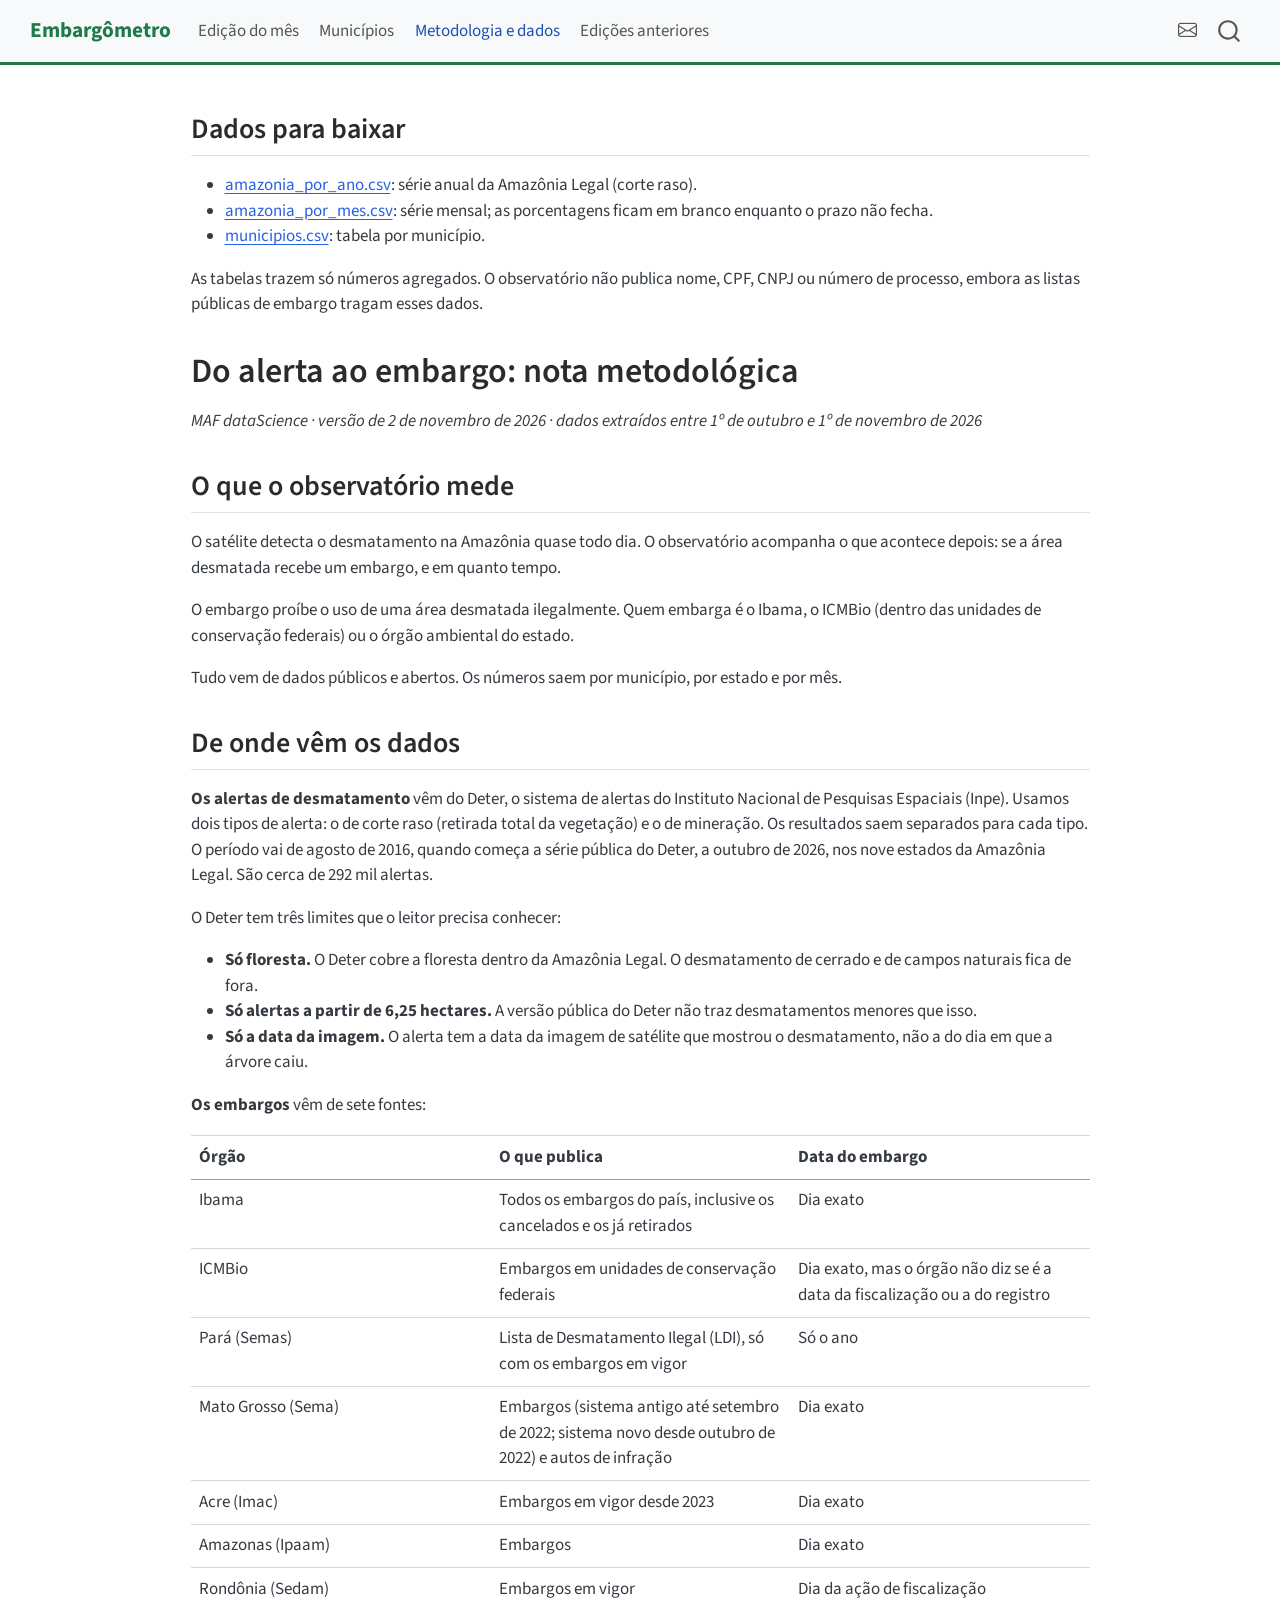
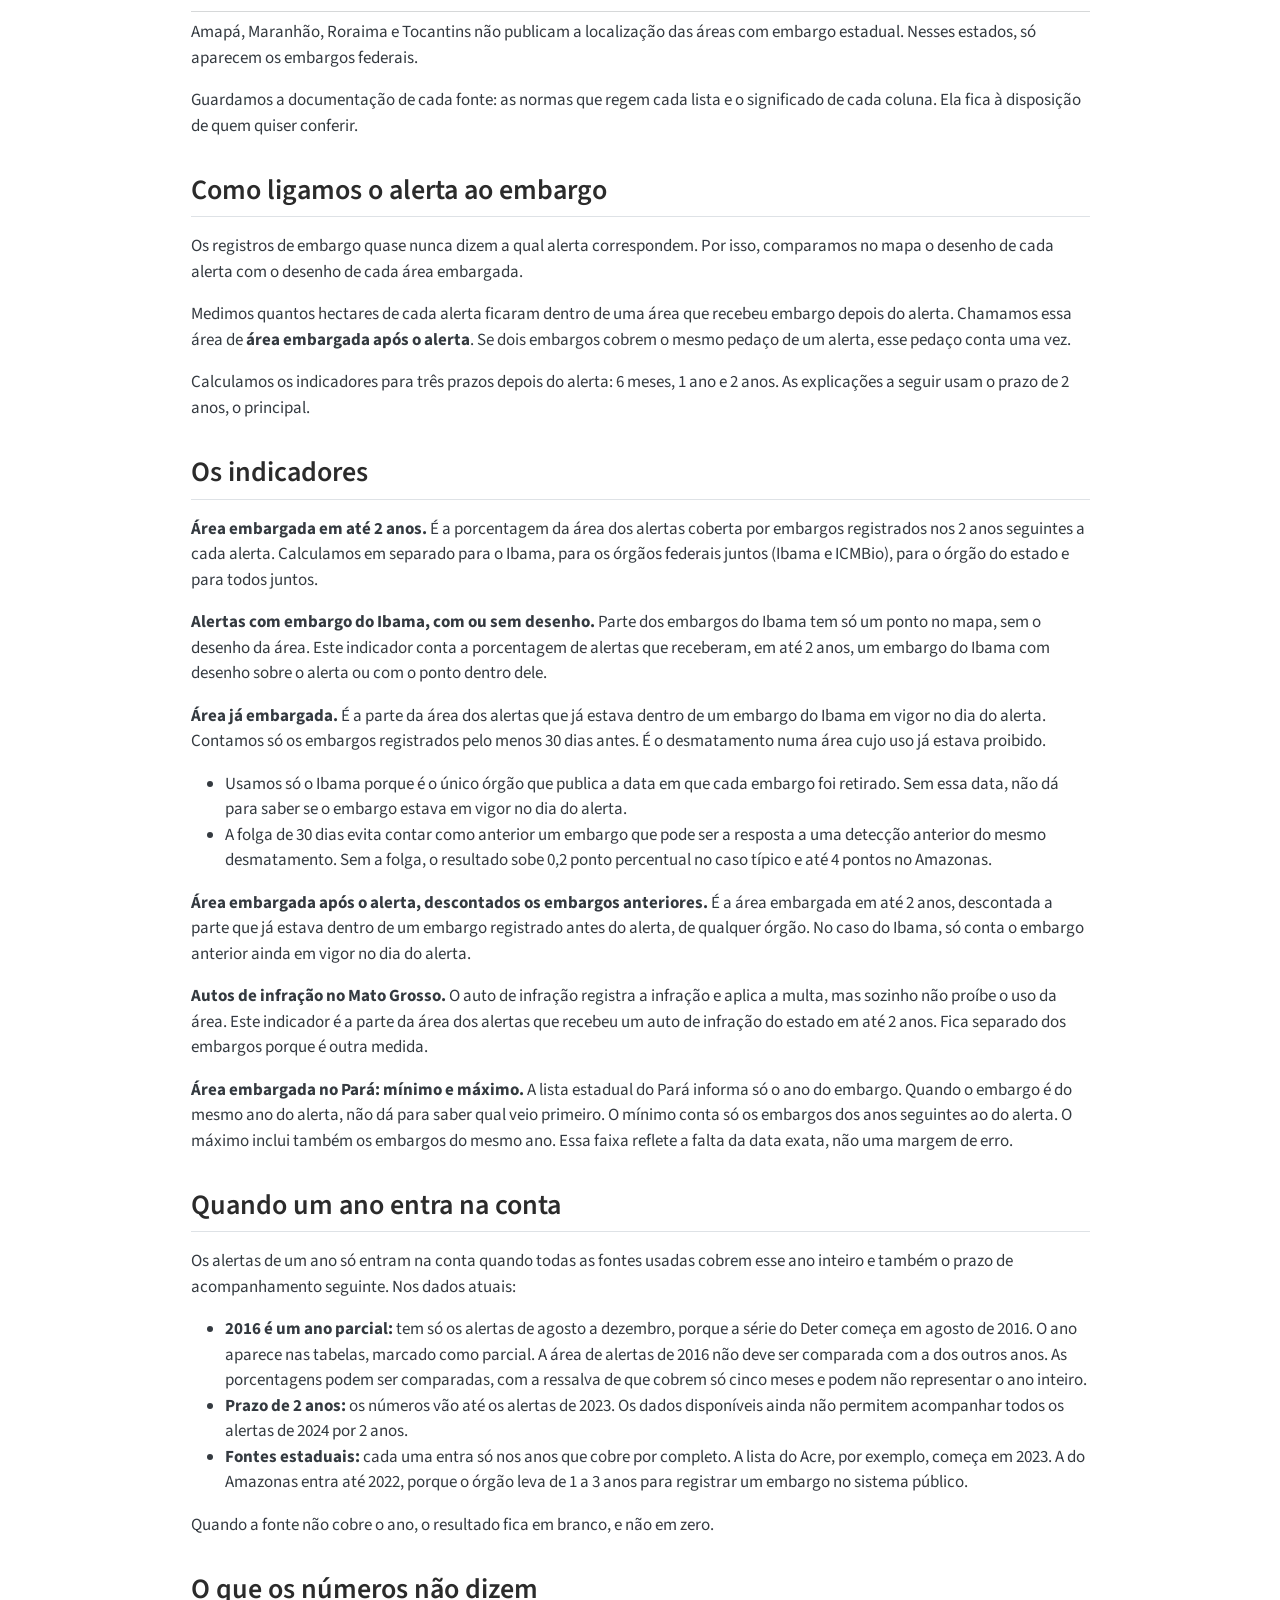
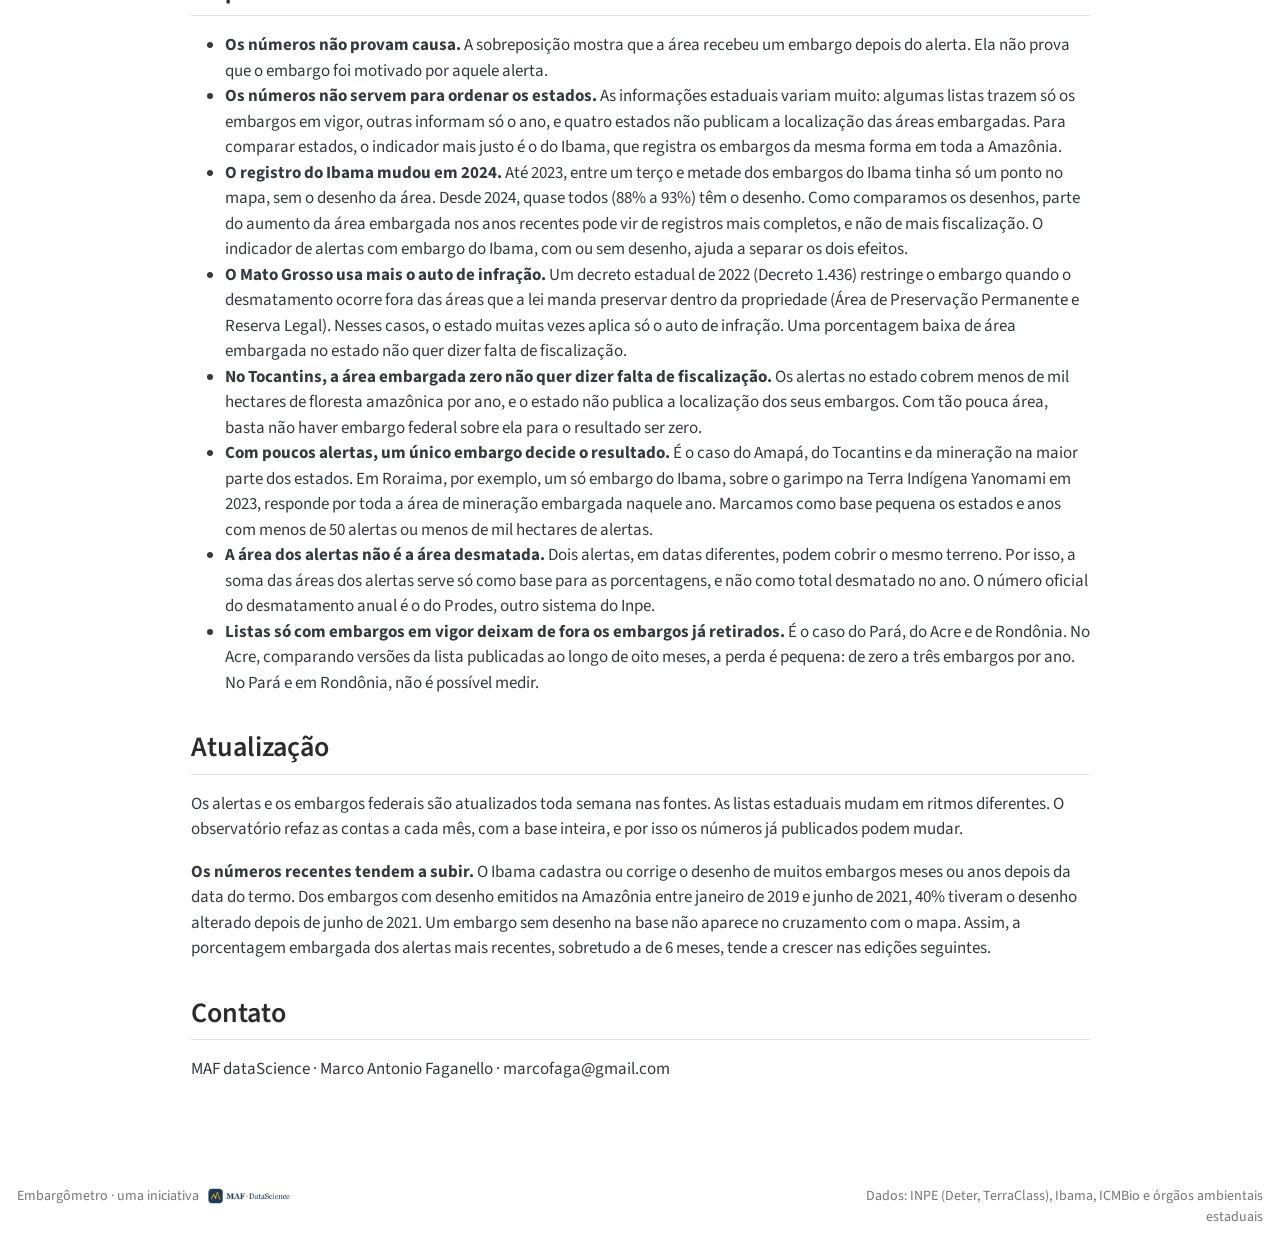
==== commit 49822ad4: "Atualiza o site: aviso de revisão dos números recentes Co-Authored-By: Claude Opus 5.5 <noreply@anth" ====
--- a/metodologia.html
+++ b/metodologia.html
@@ -276,7 +276,8 @@
 </section>
 <section id="atualização" class="level2">
 <h2 class="anchored" data-anchor-id="atualização">Atualização</h2>
-<p>Os alertas e os embargos federais são atualizados toda semana nas fontes. As listas estaduais mudam em ritmos diferentes. O observatório refaz as contas a cada mês.</p>
+<p>Os alertas e os embargos federais são atualizados toda semana nas fontes. As listas estaduais mudam em ritmos diferentes. O observatório refaz as contas a cada mês, com a base inteira, e por isso os números já publicados podem mudar.</p>
+<p><strong>Os números recentes tendem a subir.</strong> O Ibama cadastra ou corrige o desenho de muitos embargos meses ou anos depois da data do termo. Dos embargos com desenho emitidos na Amazônia entre janeiro de 2019 e junho de 2021, 40% tiveram o desenho alterado depois de junho de 2021. Um embargo sem desenho na base não aparece no cruzamento com o mapa. Assim, a porcentagem embargada dos alertas mais recentes, sobretudo a de 6 meses, tende a crescer nas edições seguintes.</p>
 </section>
 <section id="contato" class="level2">
 <h2 class="anchored" data-anchor-id="contato">Contato</h2>
